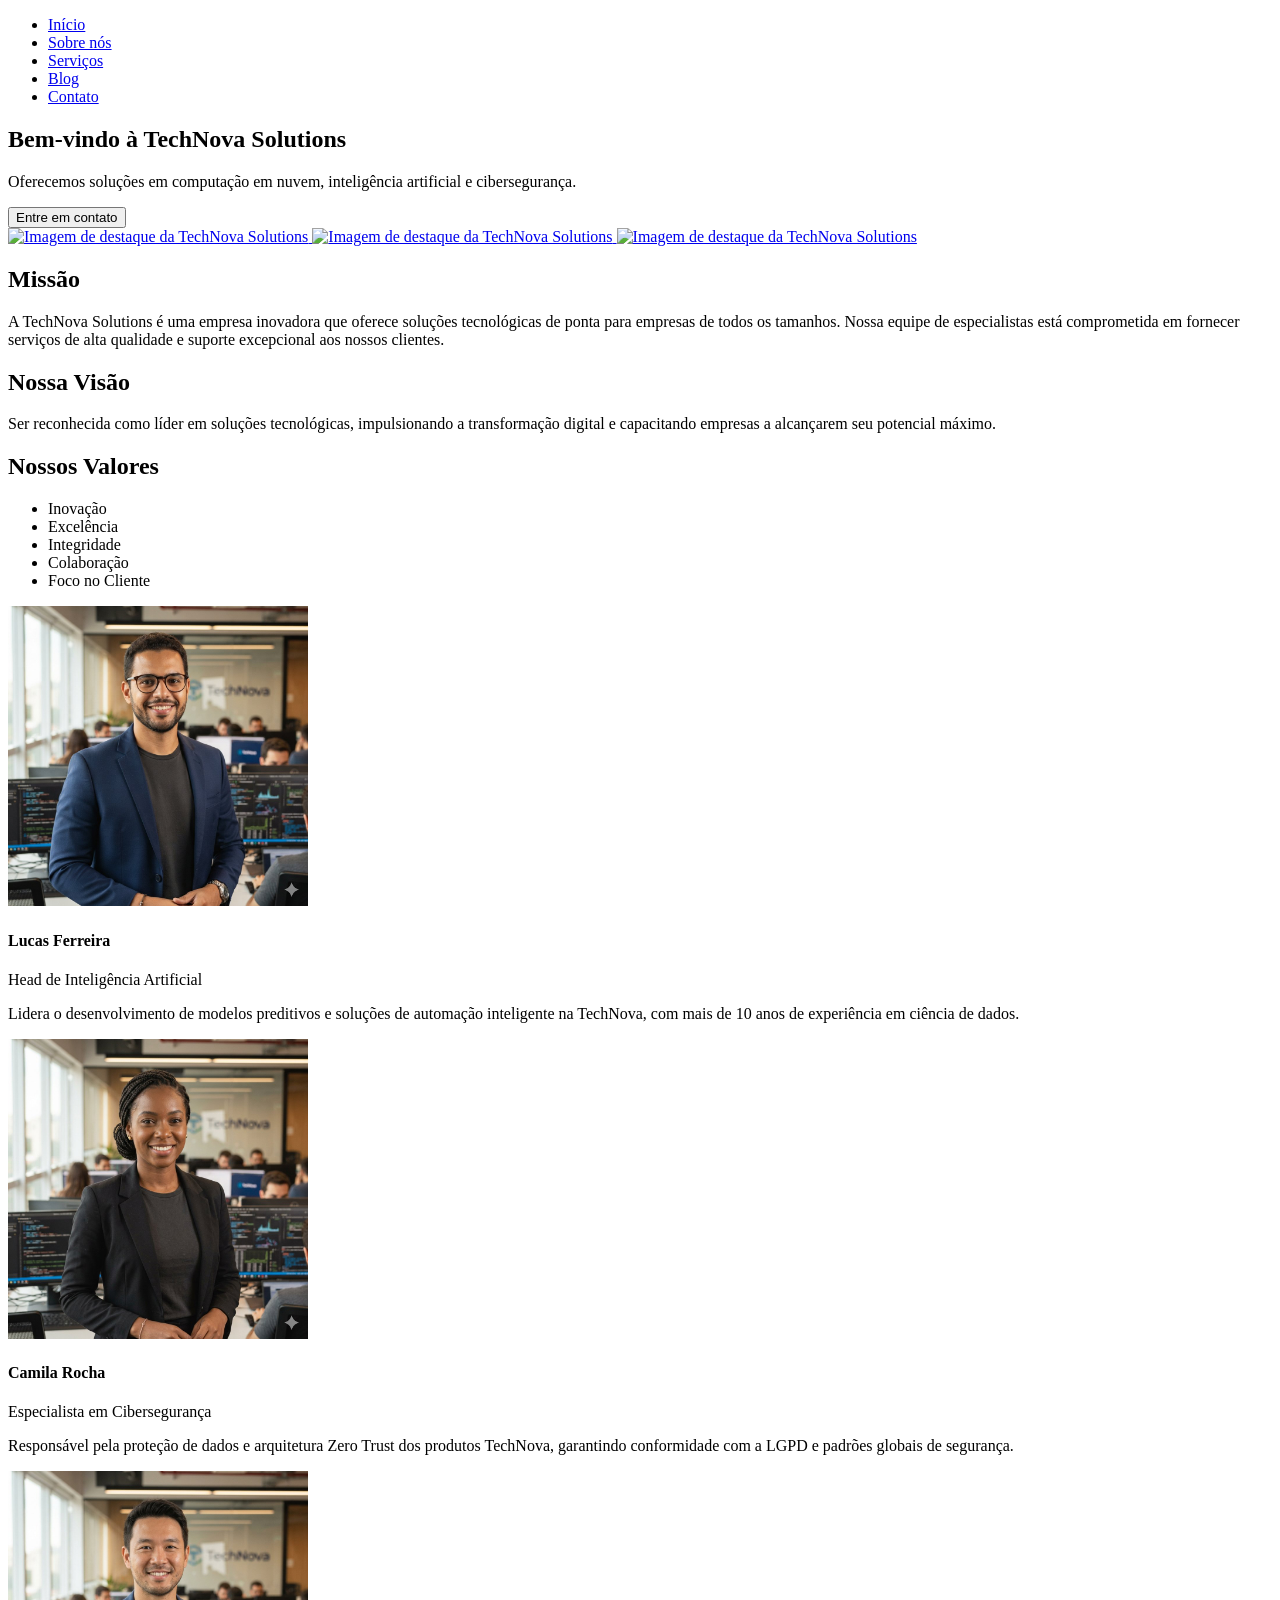
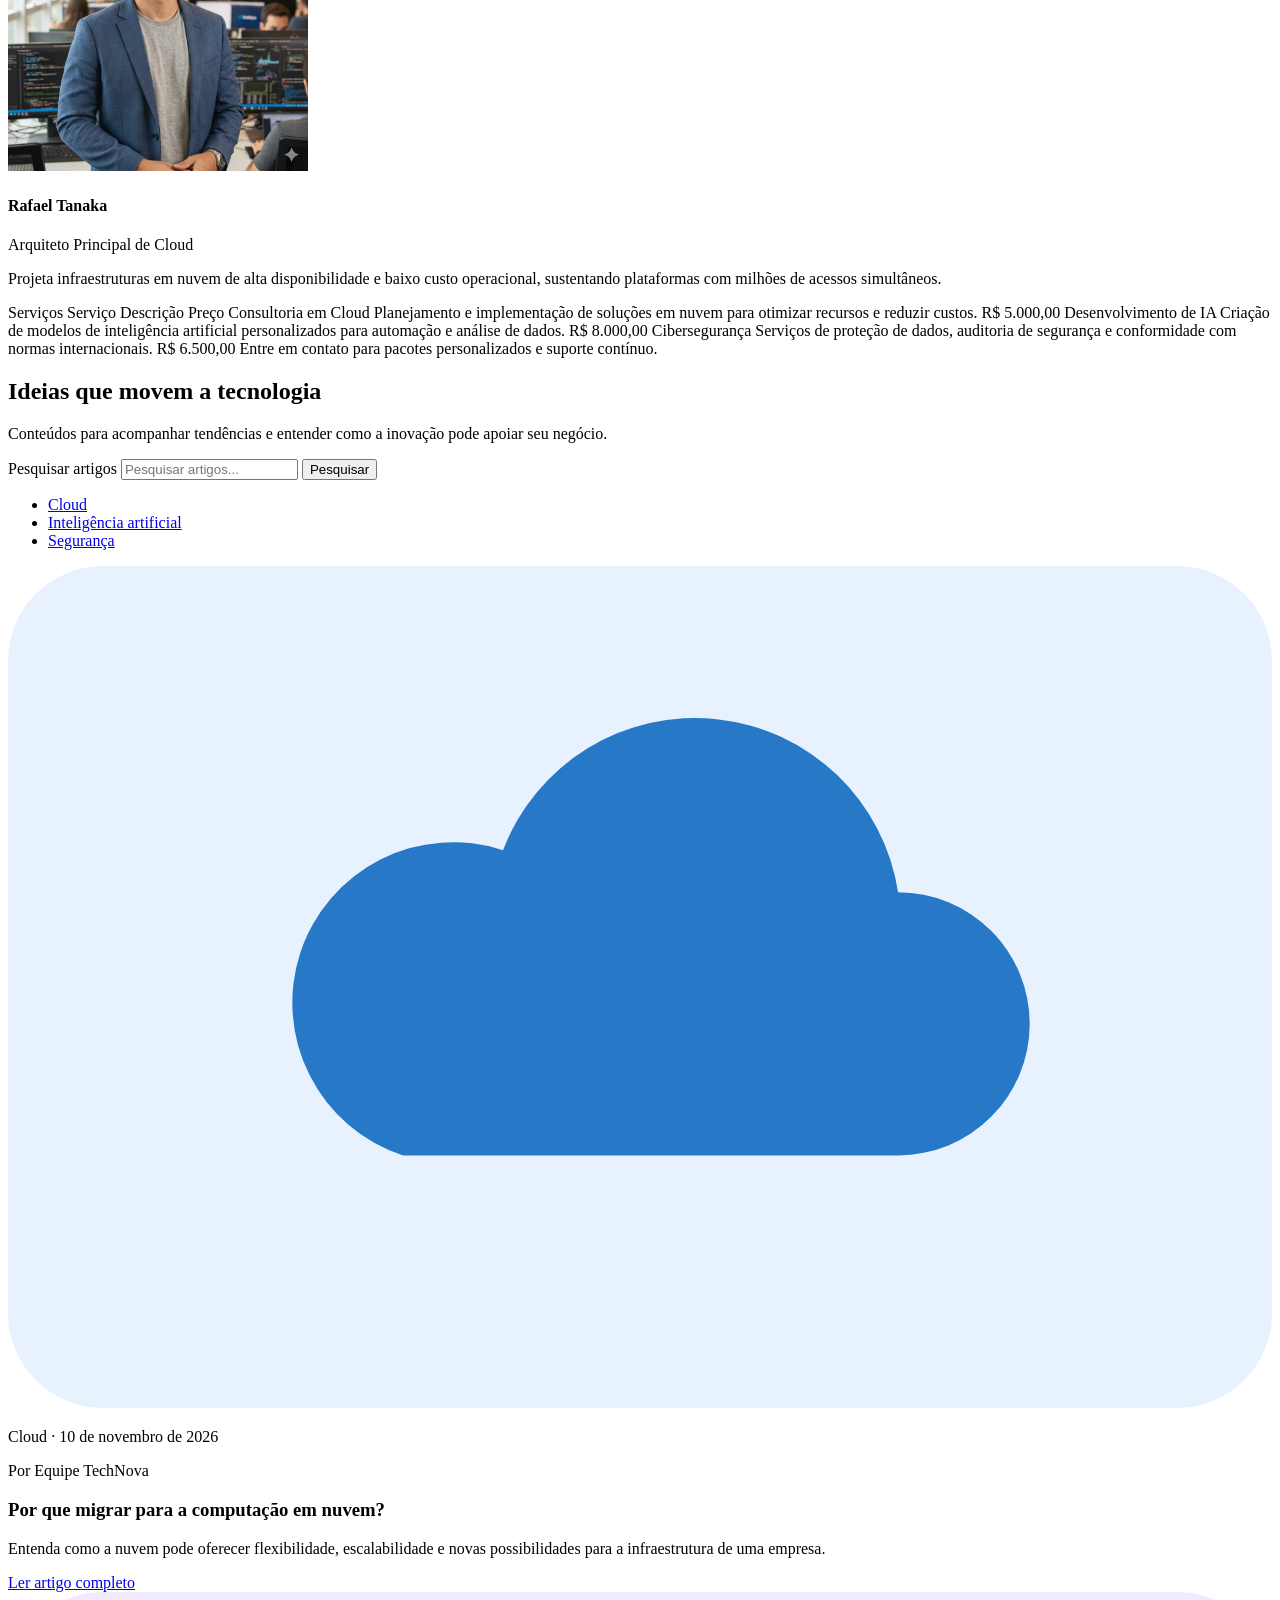
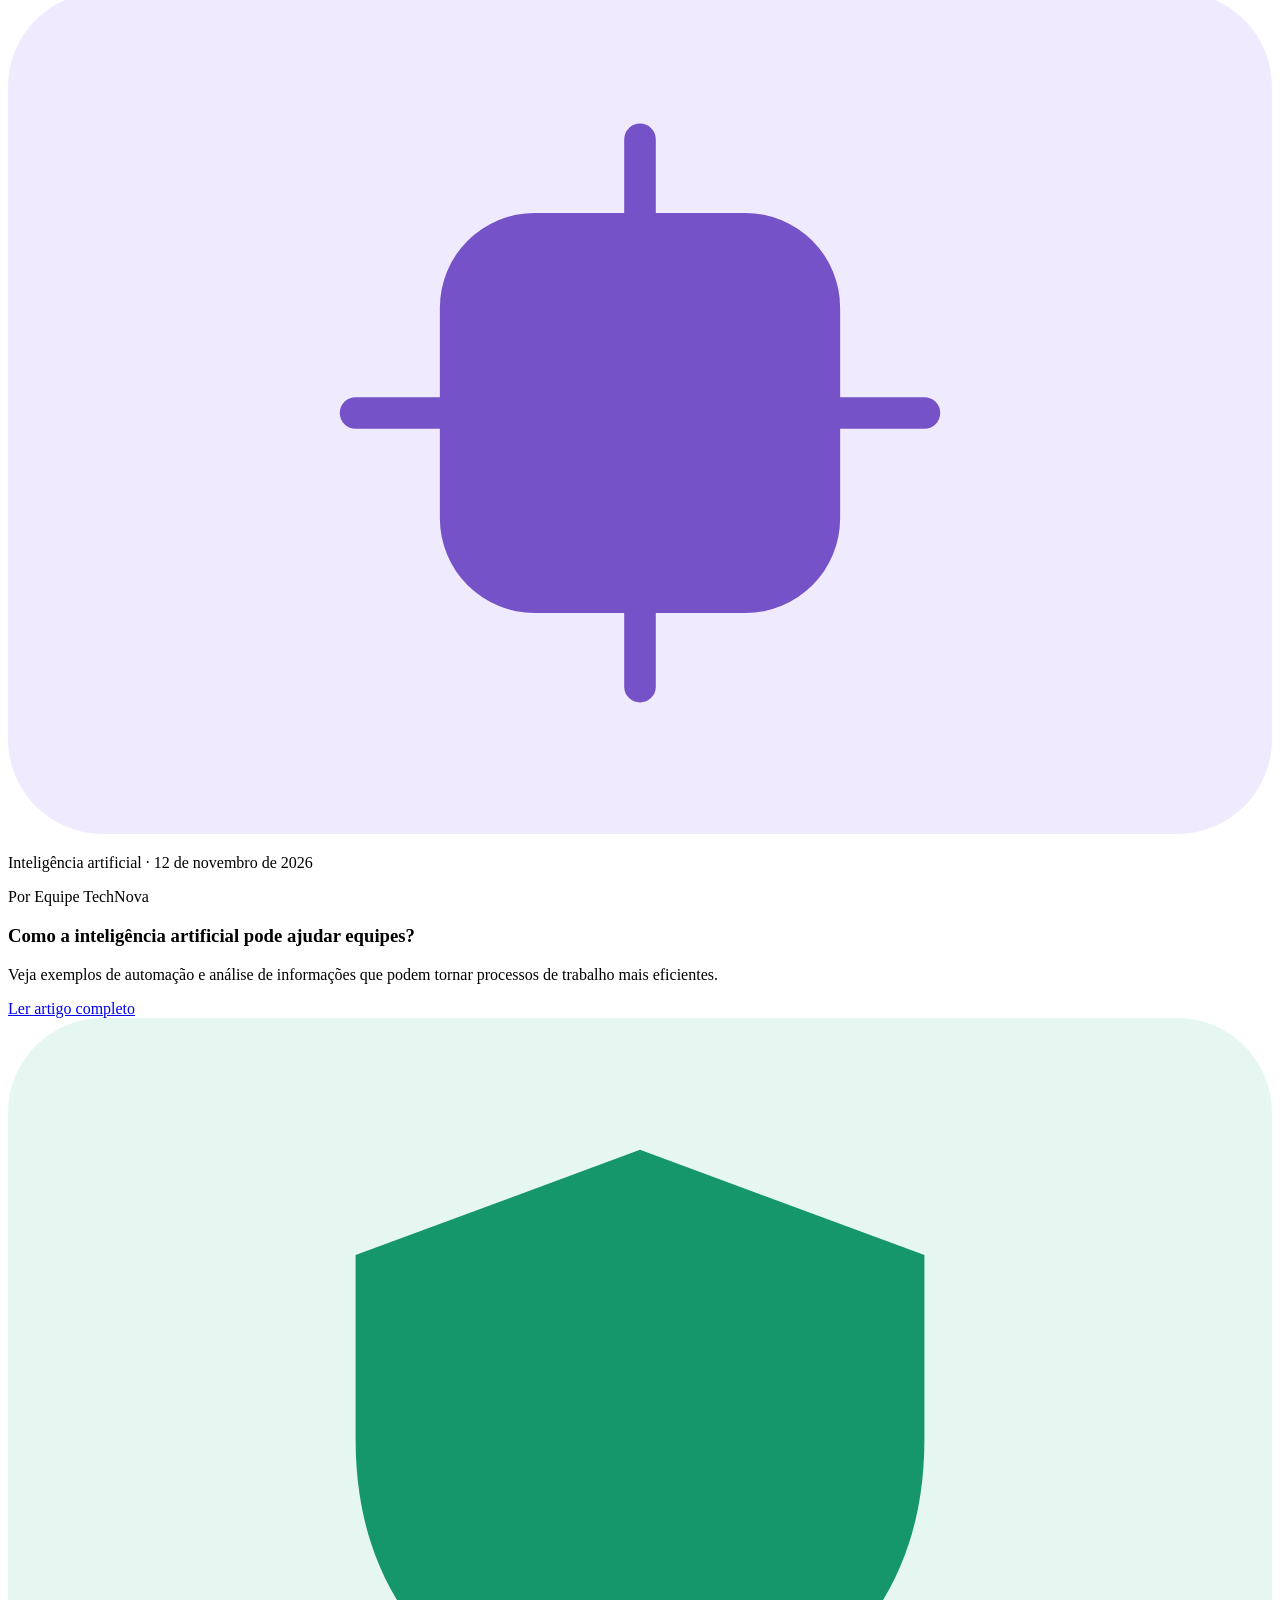
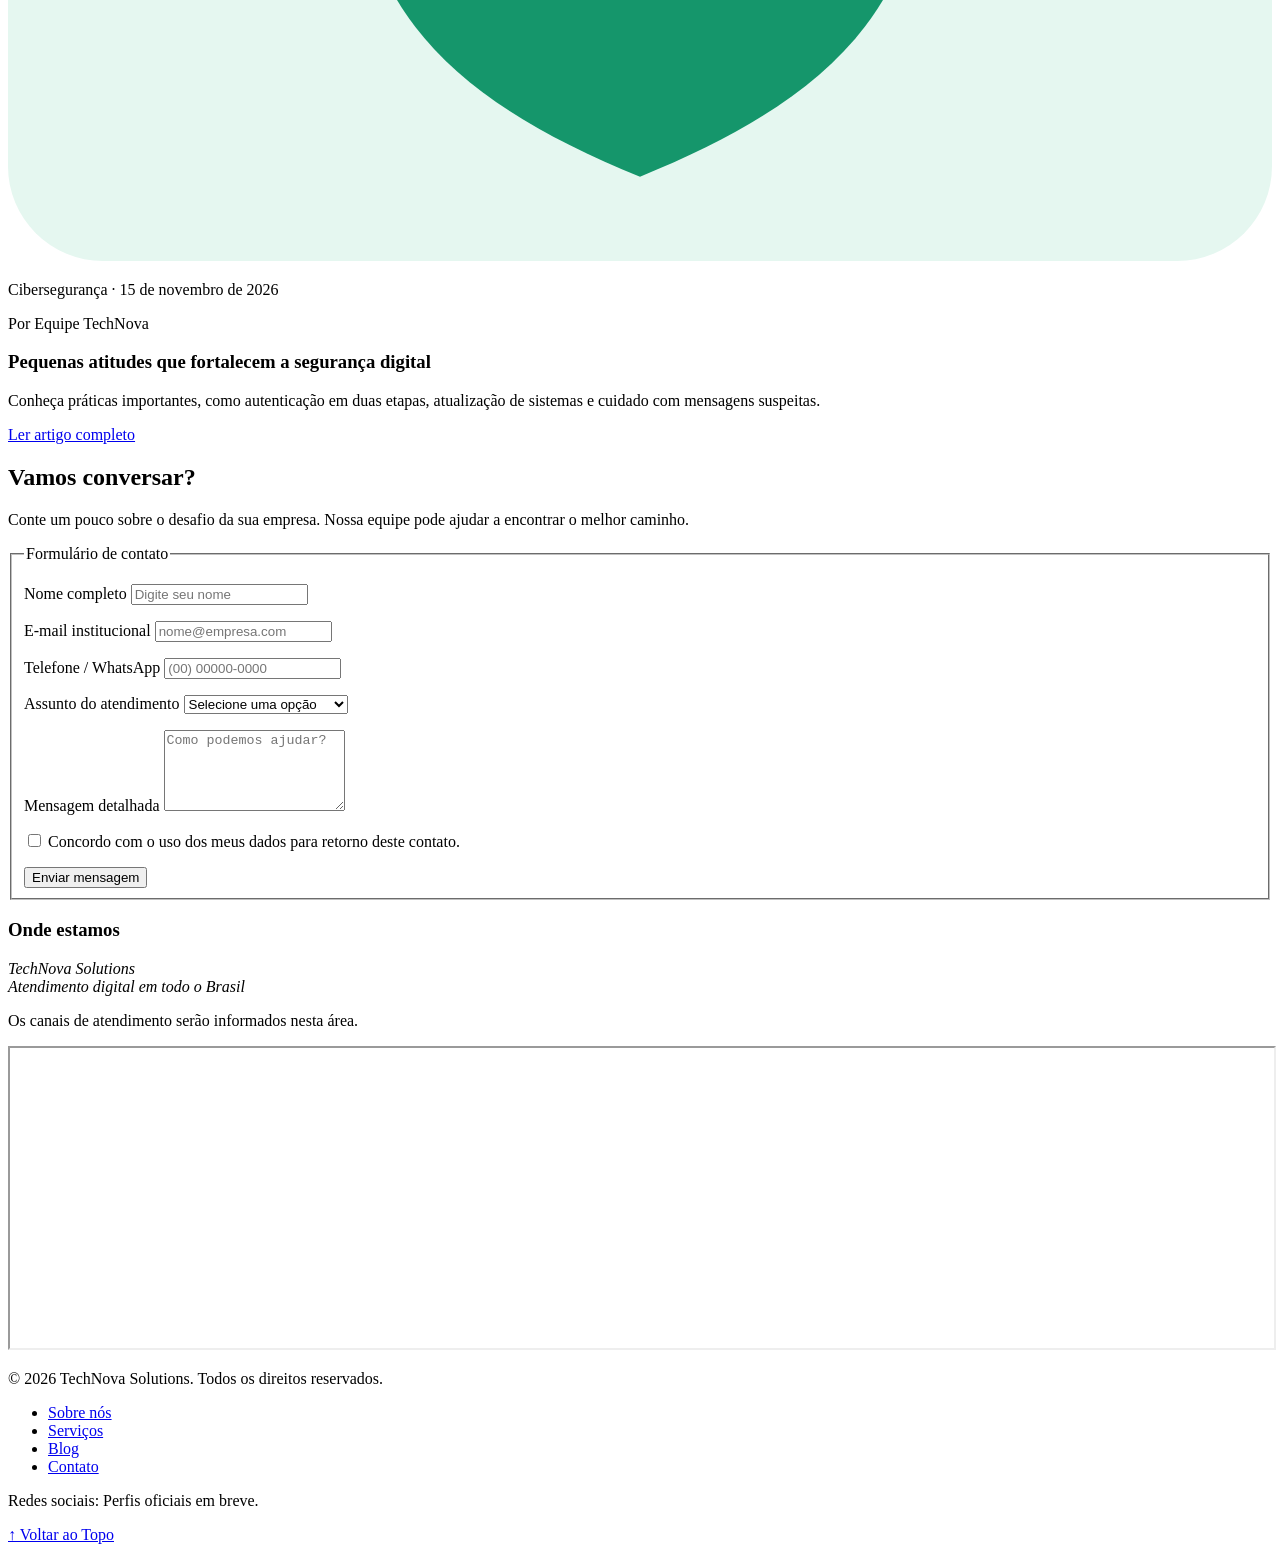
==== index2.html @ e88af2a2 "feat: Estrutura html do projeto techNova" ====
<!DOCTYPE html>
<html lang="en">

<head>
    <meta charset="UTF-8">
    <meta name="viewport" content="width=device-width, initial-scale=1.0">
    <meta name="description" content="Descrição institucional da TechNova Solutions para SEO">
    <title>Document</title>
</head>

<body>

    <!-- Tarefa 1.3 – Marcação do Cabeçalho e Hero Section   -->
    <nav>
        <ul>
            <li><a href="#inicio">Início</a></li>
            <li><a href="#sobre">Sobre nós</a></li>
            <li><a href="#servicos">Serviços</a></li>
            <li><a href="#blog">Blog</a></li>
            <li><a href="#contato">Contato</a></li>
        </ul>
    </nav>

    <section id="inicio">
        <h1>Bem-vindo à TechNova Solutions</h1>
        <p>Oferecemos soluções em computação em nuvem, inteligência artificial e cibersegurança.</p>
        <button>Entre em contato</button>
    </section>

    <section class="hero" aria-label="Imagem de destaque">

        <div class="carrosel">

            <a class="banner" href="#sobre">
                <img src="imagens/hero-image.jpg" alt="Imagem de destaque da TechNova Solutions">
            </a>

            <a class="banner" href="#servicos">
                <img src="imagens/hero-image2.jpg" alt="Imagem de destaque da TechNova Solutions">
            </a>

            <a class="banner" href="#blog">
                <img src="imagens/hero-image3.jpg" alt="Imagem de destaque da TechNova Solutions">
            </a>
        </div>
    </section>

    <section id="sobre">

        <div>
            <h2><strong>Missão</strong></h2>
            <p>A TechNova Solutions é uma empresa inovadora que oferece soluções tecnológicas de ponta para empresas de
                todos os tamanhos. Nossa equipe de especialistas está comprometida em fornecer serviços de alta
                qualidade e suporte excepcional aos nossos clientes.</p>
        </div>

        <div>
            <h2><strong>Nossa Visão</strong></h2>
            <p>Ser reconhecida como líder em soluções tecnológicas, impulsionando a transformação digital e capacitando
                empresas a alcançarem seu potencial máximo.</p>
        </div>

        <div>
            <h2><strong>Nossos Valores</strong></h2>
            <ul>
                <li>Inovação</li>
                <li>Excelência</li>
                <li>Integridade</li>
                <li>Colaboração</li>
                <li>Foco no Cliente</li>
            </ul>
        </div>
    </section>

    <article>
        <img src="img/lucas-ferreira.jpg"
            alt="Retrato de Lucas Ferreira, homem pardo de cabelos curtos e óculos de armação escura, sorrindo em frente a monitores de código na sede da TechNova."
            width="300" height="300">
        <h4>Lucas Ferreira</h4>
        <p>Head de Inteligência Artificial</p>
        <p>
            Lidera o desenvolvimento de modelos preditivos e soluções de automação inteligente na TechNova, com
            mais de 10 anos de experiência em ciência de dados.
        </p>
    </article>

    <article>
        <img src="img/camila-rocha.jpg"
            alt="Retrato de Camila Rocha, mulher negra com cabelo trançado preso, vestindo blazer preto e sorrindo com expressão confiante."
            width="300" height="300">
        <h4>Camila Rocha</h4>
        <p>Especialista em Cibersegurança</p>
        <p>
            Responsável pela proteção de dados e arquitetura Zero Trust dos produtos TechNova, garantindo
            conformidade com a LGPD e padrões globais de segurança.
        </p>
    </article>

    <article>
        <img src="img/rafael-tanaka.jpg"
            alt="Retrato de Rafael Tanaka, homem asiático de barba rala usando camiseta casual cinza sob jaqueta azul, em um ambiente de trabalho iluminado."
            width="300" height="300">
        <h4>Rafael Tanaka</h4>
        <p>Arquiteto Principal de Cloud</p>
        <p>
            Projeta infraestruturas em nuvem de alta disponibilidade e baixo custo operacional, sustentando
            plataformas com milhões de acessos simultâneos.
        </p>
    </article>

    <section id="servicos">
        <caption>Serviços</caption>
        <thead>
            <tr>
                <th>Serviço</th>
                <th>Descrição</th>
                <th>Preço</th>
            </tr>

        <tbody>
            <tr>
                <td>Consultoria em Cloud</td>
                <td>Planejamento e implementação de soluções em nuvem para otimizar recursos e reduzir custos.</td>
                <td>R$ 5.000,00</td>
            </tr>

            <tr>
                <td>Desenvolvimento de IA</td>
                <td>Criação de modelos de inteligência artificial personalizados para automação e análise de dados.</td>
                <td>R$ 8.000,00</td>
            </tr>

            <tr>
                <td>Cibersegurança</td>
                <td>Serviços de proteção de dados, auditoria de segurança e conformidade com normas internacionais.</td>
                <td>R$ 6.500,00</td>
            </tr>
        </tbody>
        </thead>

        <tfoot>
            <tr>
                <td colspan="3">Entre em contato para pacotes personalizados e suporte contínuo.</td>
            </tr>
        </tfoot>
    </section>

    <section id="blog">
        <h2>Ideias que movem a tecnologia</h2>
        <p>Conteúdos para acompanhar tendências e entender como a inovação pode apoiar seu negócio.</p>

        <form action="#" method="get" role="search">
            <label for="pesquisa-artigos">Pesquisar artigos</label>
            <input type="search" id="pesquisa-artigos" name="q" placeholder="Pesquisar artigos...">
            <button type="submit">Pesquisar</button>
        </form>

        <nav aria-label="Categorias do blog">
            <ul>
                <li><a href="#artigo-cloud">Cloud</a></li>
                <li><a href="#artigo-ia">Inteligência artificial</a></li>
                <li><a href="#artigo-seguranca">Segurança</a></li>
            </ul>
        </nav>

        <article id="artigo-cloud">
            <img src="img/cloud.svg" alt="Ilustração de nuvem digital para o artigo sobre computação em nuvem">
            <p><span>Cloud</span> · <time datetime="2026-11-10">10 de novembro de 2026</time></p>
            <p>Por Equipe TechNova</p>
            <h3>Por que migrar para a computação em nuvem?</h3>
            <p>Entenda como a nuvem pode oferecer flexibilidade, escalabilidade e novas possibilidades para a
                infraestrutura de uma empresa.</p>
            <a href="#contato">Ler artigo completo</a>
        </article>

        <article id="artigo-ia">
            <img src="img/ia.svg" alt="Ilustração de circuito para o artigo sobre inteligência artificial">
            <p><span>Inteligência artificial</span> · <time datetime="2026-11-12">12 de novembro de 2026</time></p>
            <p>Por Equipe TechNova</p>
            <h3>Como a inteligência artificial pode ajudar equipes?</h3>
            <p>Veja exemplos de automação e análise de informações que podem tornar processos de trabalho mais
                eficientes.</p>
            <a href="#contato">Ler artigo completo</a>
        </article>

        <article id="artigo-seguranca">
            <img src="img/security.svg" alt="Ilustração de escudo para o artigo sobre cibersegurança">
            <p><span>Cibersegurança</span> · <time datetime="2026-11-15">15 de novembro de 2026</time></p>
            <p>Por Equipe TechNova</p>
            <h3>Pequenas atitudes que fortalecem a segurança digital</h3>
            <p>Conheça práticas importantes, como autenticação em duas etapas, atualização de sistemas e cuidado com
                mensagens suspeitas.</p>
            <a href="#contato">Ler artigo completo</a>
        </article>
    </section>

    <!-- Seção 6 - Contato e localização -->
    <section id="contato">
        <h2>Vamos conversar?</h2>
        <p>Conte um pouco sobre o desafio da sua empresa. Nossa equipe pode ajudar a encontrar o melhor caminho.</p>

        <form action="#" method="post">
            <fieldset>
                <legend>Formulário de contato</legend>

                <p>
                    <label for="nome">Nome completo</label>
                    <input type="text" id="nome" name="nome" required placeholder="Digite seu nome">
                </p>
                <p>
                    <label for="email">E-mail institucional</label>
                    <input type="email" id="email" name="email" required placeholder="nome@empresa.com">
                </p>
                <p>
                    <label for="telefone">Telefone / WhatsApp</label>
                    <input type="tel" id="telefone" name="telefone" required placeholder="(00) 00000-0000">
                </p>
                <p>
                    <label for="assunto">Assunto do atendimento</label>
                    <select id="assunto" name="assunto" required>
                        <option value="">Selecione uma opção</option>
                        <option value="cloud">Computação em nuvem</option>
                        <option value="ia">Inteligência artificial</option>
                        <option value="seguranca">Cibersegurança</option>
                        <option value="outro">Outro assunto</option>
                    </select>
                </p>
                <p>
                    <label for="mensagem">Mensagem detalhada</label>
                    <textarea id="mensagem" name="mensagem" rows="5" required
                        placeholder="Como podemos ajudar?"></textarea>
                </p>
                <p>
                    <input type="checkbox" id="aceite" name="aceite" required>
                    <label for="aceite">Concordo com o uso dos meus dados para retorno deste contato.</label>
                </p>
                <button type="submit">Enviar mensagem</button>
            </fieldset>
        </form>

        <aside>
            <h3>Onde estamos</h3>
            <address>
                TechNova Solutions<br>
                Atendimento digital em todo o Brasil
            </address>
            <p>Os canais de atendimento serão informados nesta área.</p>
            <iframe title="Mapa do Brasil, área de atendimento da TechNova Solutions"
                src="https://www.openstreetmap.org/export/embed.html?bbox=-73.99%2C-33.75%2C-34.79%2C5.27&amp;layer=mapnik"
                width="100%" height="300" loading="lazy">
            </iframe>
        </aside>
    </section>
    </main>

    <footer>
        <p>© 2026 TechNova Solutions. Todos os direitos reservados.</p>
        <nav aria-label="Links do rodapé">
            <ul>
                <li><a href="#sobre">Sobre nós</a></li>
                <li><a href="#servicos">Serviços</a></li>
                <li><a href="#blog">Blog</a></li>
                <li><a href="#contato">Contato</a></li>
            </ul>
        </nav>
        <p>Redes sociais: <span>Perfis oficiais em breve.</span></p>
        <a href="#topo">↑ Voltar ao Topo</a>
    </footer>

</body>

</html>
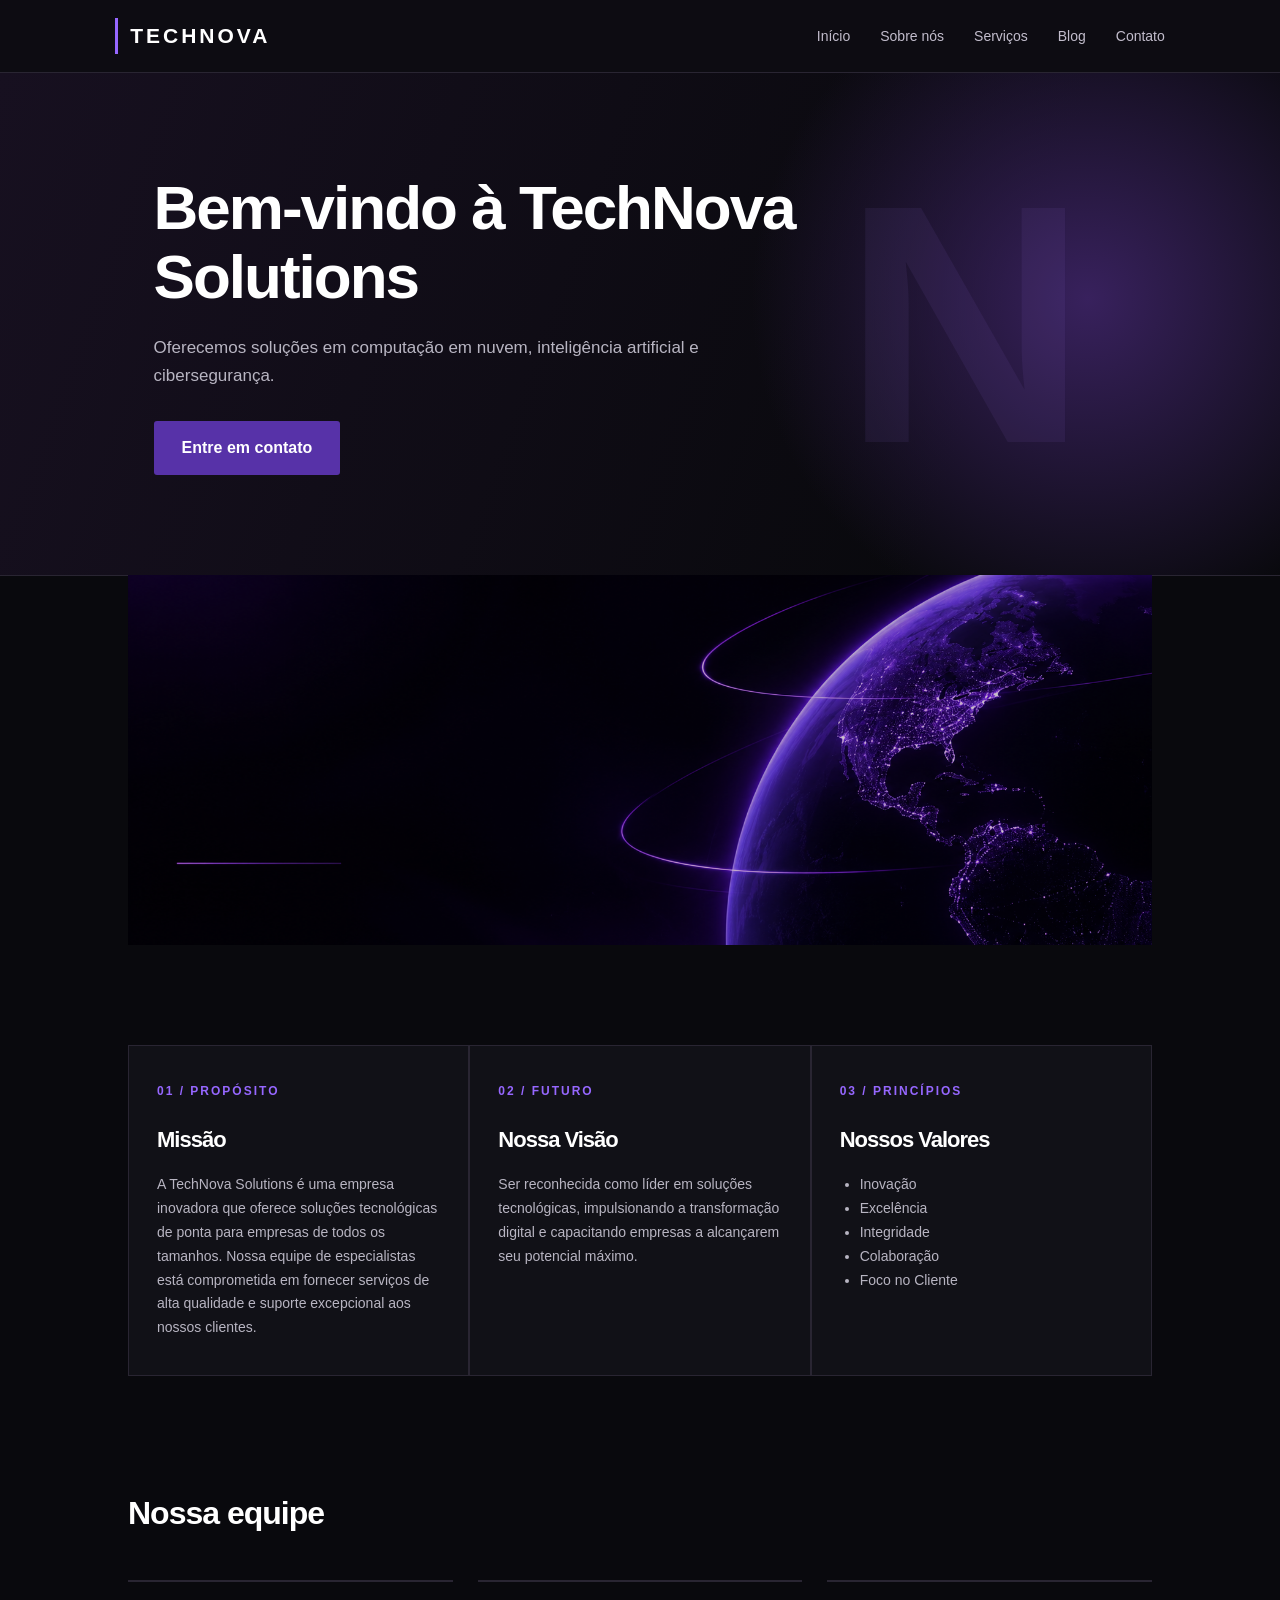
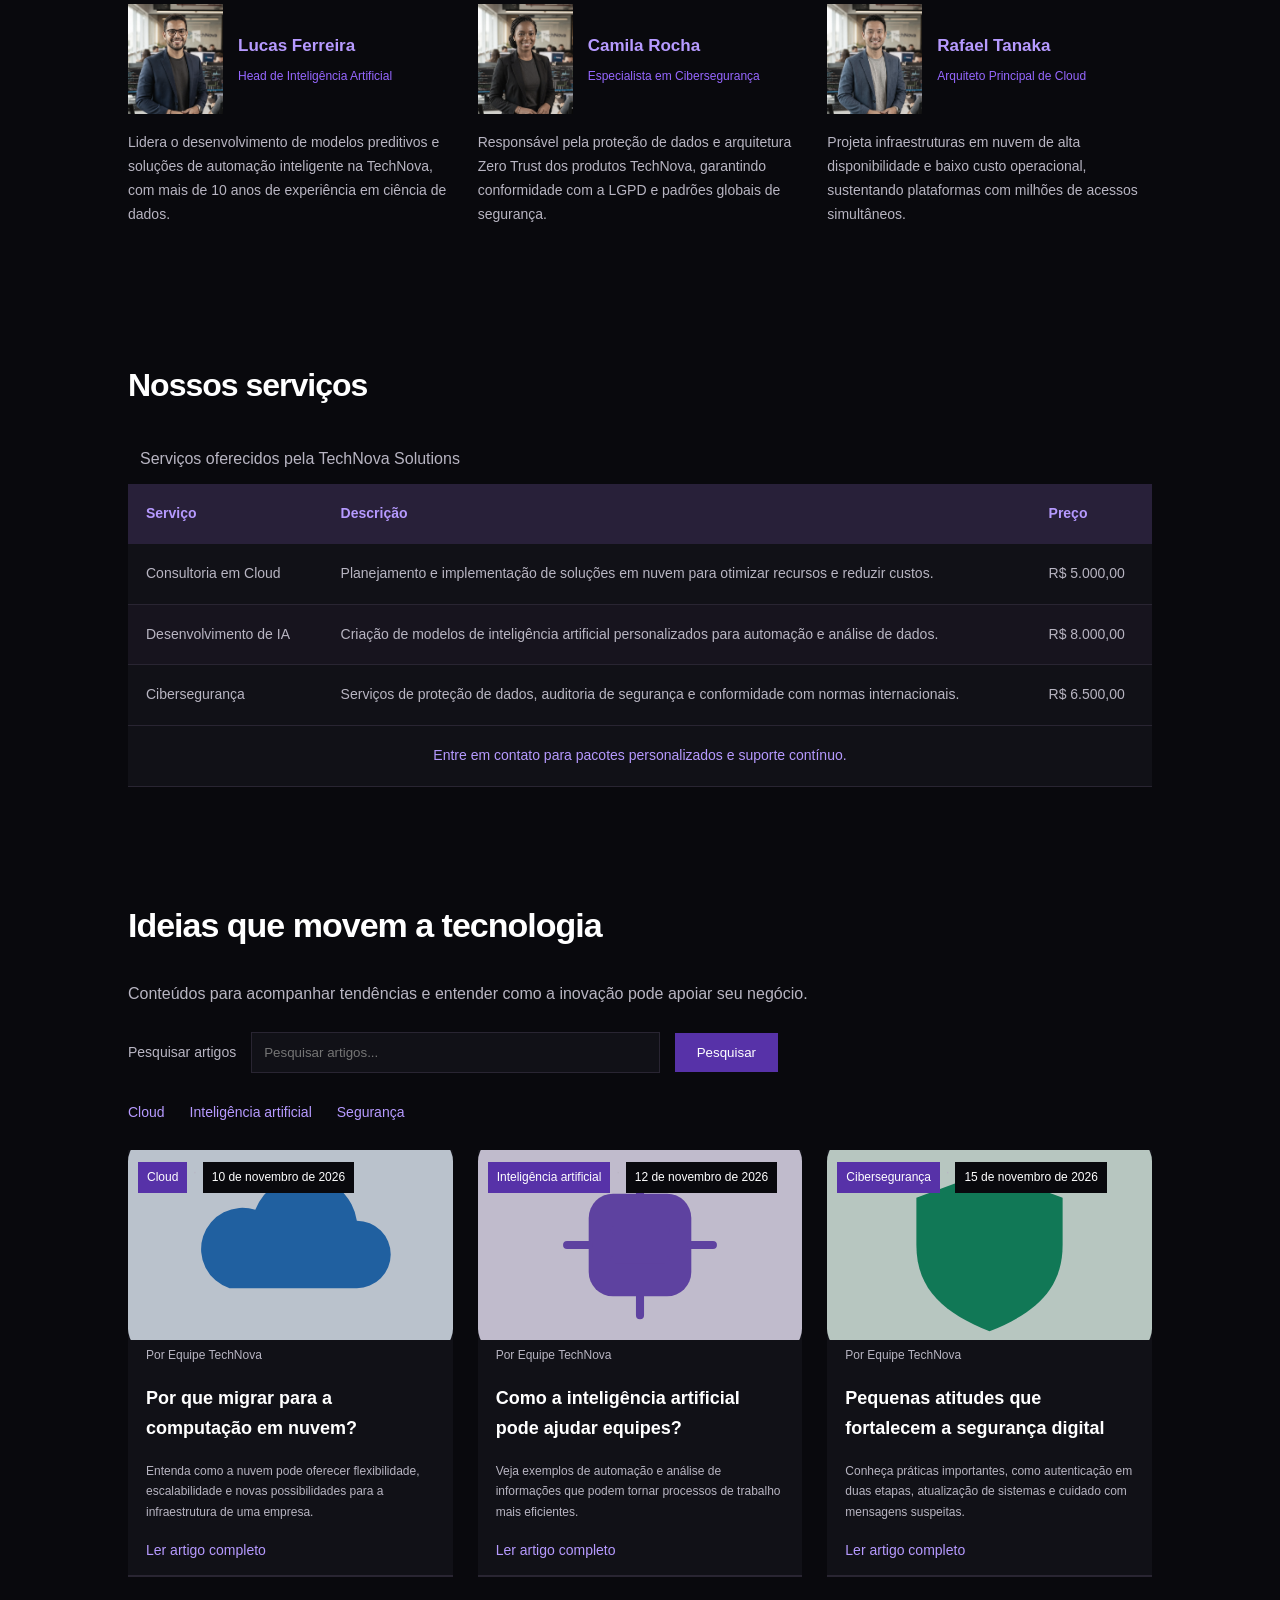
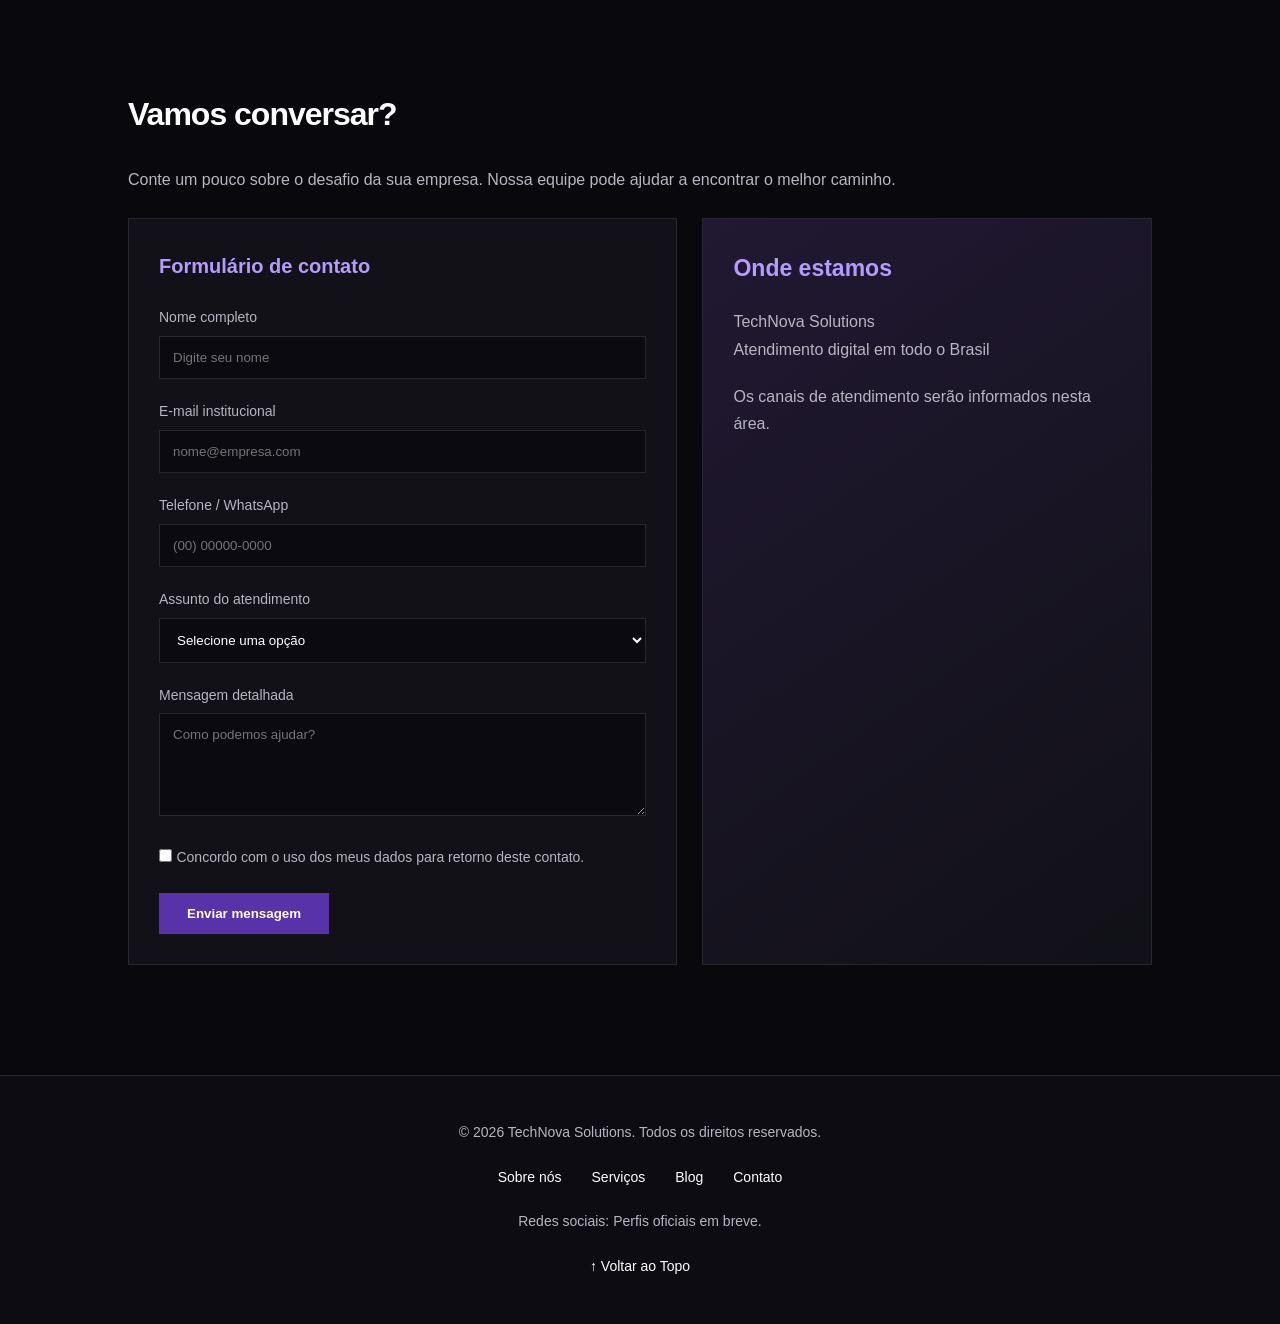
==== commit 3cf63ac0: "feat: Update the images and the HTML and CSS code" ====
--- a/index2.html
+++ b/index2.html
@@ -1,260 +1,299 @@
 <!DOCTYPE html>
-<html lang="en">
+<html lang="pt-BR">
 
 <head>
     <meta charset="UTF-8">
     <meta name="viewport" content="width=device-width, initial-scale=1.0">
-    <meta name="description" content="Descrição institucional da TechNova Solutions para SEO">
-    <title>Document</title>
+    <meta name="description"
+        content="Conheça a TechNova Solutions e nossas soluções em computação em nuvem, inteligência artificial e cibersegurança.">
+    <link rel="stylesheet" href="css/style.css">
+    <title>TechNova Solutions | Soluções Tecnológicas</title>
 </head>
 
 <body>
 
-    <!-- Tarefa 1.3 – Marcação do Cabeçalho e Hero Section   -->
-    <nav>
-        <ul>
-            <li><a href="#inicio">Início</a></li>
-            <li><a href="#sobre">Sobre nós</a></li>
-            <li><a href="#servicos">Serviços</a></li>
-            <li><a href="#blog">Blog</a></li>
-            <li><a href="#contato">Contato</a></li>
-        </ul>
-    </nav>
-
-    <section id="inicio">
-        <h1>Bem-vindo à TechNova Solutions</h1>
-        <p>Oferecemos soluções em computação em nuvem, inteligência artificial e cibersegurança.</p>
-        <button>Entre em contato</button>
-    </section>
-
-    <section class="hero" aria-label="Imagem de destaque">
-
-        <div class="carrosel">
-
-            <a class="banner" href="#sobre">
-                <img src="imagens/hero-image.jpg" alt="Imagem de destaque da TechNova Solutions">
-            </a>
-
-            <a class="banner" href="#servicos">
-                <img src="imagens/hero-image2.jpg" alt="Imagem de destaque da TechNova Solutions">
-            </a>
-
-            <a class="banner" href="#blog">
-                <img src="imagens/hero-image3.jpg" alt="Imagem de destaque da TechNova Solutions">
-            </a>
-        </div>
-    </section>
-
-    <section id="sobre">
-
-        <div>
-            <h2><strong>Missão</strong></h2>
-            <p>A TechNova Solutions é uma empresa inovadora que oferece soluções tecnológicas de ponta para empresas de
-                todos os tamanhos. Nossa equipe de especialistas está comprometida em fornecer serviços de alta
-                qualidade e suporte excepcional aos nossos clientes.</p>
-        </div>
-
-        <div>
-            <h2><strong>Nossa Visão</strong></h2>
-            <p>Ser reconhecida como líder em soluções tecnológicas, impulsionando a transformação digital e capacitando
-                empresas a alcançarem seu potencial máximo.</p>
-        </div>
-
-        <div>
-            <h2><strong>Nossos Valores</strong></h2>
+    <header id="topo" class="cabecalho">
+        <nav aria-label="Navegação principal">
             <ul>
-                <li>Inovação</li>
-                <li>Excelência</li>
-                <li>Integridade</li>
-                <li>Colaboração</li>
-                <li>Foco no Cliente</li>
-            </ul>
-        </div>
-    </section>
-
-    <article>
-        <img src="img/lucas-ferreira.jpg"
-            alt="Retrato de Lucas Ferreira, homem pardo de cabelos curtos e óculos de armação escura, sorrindo em frente a monitores de código na sede da TechNova."
-            width="300" height="300">
-        <h4>Lucas Ferreira</h4>
-        <p>Head de Inteligência Artificial</p>
-        <p>
-            Lidera o desenvolvimento de modelos preditivos e soluções de automação inteligente na TechNova, com
-            mais de 10 anos de experiência em ciência de dados.
-        </p>
-    </article>
-
-    <article>
-        <img src="img/camila-rocha.jpg"
-            alt="Retrato de Camila Rocha, mulher negra com cabelo trançado preso, vestindo blazer preto e sorrindo com expressão confiante."
-            width="300" height="300">
-        <h4>Camila Rocha</h4>
-        <p>Especialista em Cibersegurança</p>
-        <p>
-            Responsável pela proteção de dados e arquitetura Zero Trust dos produtos TechNova, garantindo
-            conformidade com a LGPD e padrões globais de segurança.
-        </p>
-    </article>
-
-    <article>
-        <img src="img/rafael-tanaka.jpg"
-            alt="Retrato de Rafael Tanaka, homem asiático de barba rala usando camiseta casual cinza sob jaqueta azul, em um ambiente de trabalho iluminado."
-            width="300" height="300">
-        <h4>Rafael Tanaka</h4>
-        <p>Arquiteto Principal de Cloud</p>
-        <p>
-            Projeta infraestruturas em nuvem de alta disponibilidade e baixo custo operacional, sustentando
-            plataformas com milhões de acessos simultâneos.
-        </p>
-    </article>
-
-    <section id="servicos">
-        <caption>Serviços</caption>
-        <thead>
-            <tr>
-                <th>Serviço</th>
-                <th>Descrição</th>
-                <th>Preço</th>
-            </tr>
-
-        <tbody>
-            <tr>
-                <td>Consultoria em Cloud</td>
-                <td>Planejamento e implementação de soluções em nuvem para otimizar recursos e reduzir custos.</td>
-                <td>R$ 5.000,00</td>
-            </tr>
-
-            <tr>
-                <td>Desenvolvimento de IA</td>
-                <td>Criação de modelos de inteligência artificial personalizados para automação e análise de dados.</td>
-                <td>R$ 8.000,00</td>
-            </tr>
-
-            <tr>
-                <td>Cibersegurança</td>
-                <td>Serviços de proteção de dados, auditoria de segurança e conformidade com normas internacionais.</td>
-                <td>R$ 6.500,00</td>
-            </tr>
-        </tbody>
-        </thead>
-
-        <tfoot>
-            <tr>
-                <td colspan="3">Entre em contato para pacotes personalizados e suporte contínuo.</td>
-            </tr>
-        </tfoot>
-    </section>
-
-    <section id="blog">
-        <h2>Ideias que movem a tecnologia</h2>
-        <p>Conteúdos para acompanhar tendências e entender como a inovação pode apoiar seu negócio.</p>
-
-        <form action="#" method="get" role="search">
-            <label for="pesquisa-artigos">Pesquisar artigos</label>
-            <input type="search" id="pesquisa-artigos" name="q" placeholder="Pesquisar artigos...">
-            <button type="submit">Pesquisar</button>
-        </form>
-
-        <nav aria-label="Categorias do blog">
-            <ul>
-                <li><a href="#artigo-cloud">Cloud</a></li>
-                <li><a href="#artigo-ia">Inteligência artificial</a></li>
-                <li><a href="#artigo-seguranca">Segurança</a></li>
+                <li><a href="#inicio">Início</a></li>
+                <li><a href="#sobre">Sobre nós</a></li>
+                <li><a href="#servicos">Serviços</a></li>
+                <li><a href="#blog">Blog</a></li>
+                <li><a href="#contato">Contato</a></li>
             </ul>
         </nav>
-
-        <article id="artigo-cloud">
-            <img src="img/cloud.svg" alt="Ilustração de nuvem digital para o artigo sobre computação em nuvem">
-            <p><span>Cloud</span> · <time datetime="2026-11-10">10 de novembro de 2026</time></p>
-            <p>Por Equipe TechNova</p>
-            <h3>Por que migrar para a computação em nuvem?</h3>
-            <p>Entenda como a nuvem pode oferecer flexibilidade, escalabilidade e novas possibilidades para a
-                infraestrutura de uma empresa.</p>
-            <a href="#contato">Ler artigo completo</a>
-        </article>
-
-        <article id="artigo-ia">
-            <img src="img/ia.svg" alt="Ilustração de circuito para o artigo sobre inteligência artificial">
-            <p><span>Inteligência artificial</span> · <time datetime="2026-11-12">12 de novembro de 2026</time></p>
-            <p>Por Equipe TechNova</p>
-            <h3>Como a inteligência artificial pode ajudar equipes?</h3>
-            <p>Veja exemplos de automação e análise de informações que podem tornar processos de trabalho mais
-                eficientes.</p>
-            <a href="#contato">Ler artigo completo</a>
-        </article>
-
-        <article id="artigo-seguranca">
-            <img src="img/security.svg" alt="Ilustração de escudo para o artigo sobre cibersegurança">
-            <p><span>Cibersegurança</span> · <time datetime="2026-11-15">15 de novembro de 2026</time></p>
-            <p>Por Equipe TechNova</p>
-            <h3>Pequenas atitudes que fortalecem a segurança digital</h3>
-            <p>Conheça práticas importantes, como autenticação em duas etapas, atualização de sistemas e cuidado com
-                mensagens suspeitas.</p>
-            <a href="#contato">Ler artigo completo</a>
-        </article>
-    </section>
-
-    <!-- Seção 6 - Contato e localização -->
-    <section id="contato">
-        <h2>Vamos conversar?</h2>
-        <p>Conte um pouco sobre o desafio da sua empresa. Nossa equipe pode ajudar a encontrar o melhor caminho.</p>
-
-        <form action="#" method="post">
-            <fieldset>
-                <legend>Formulário de contato</legend>
-
-                <p>
-                    <label for="nome">Nome completo</label>
-                    <input type="text" id="nome" name="nome" required placeholder="Digite seu nome">
-                </p>
-                <p>
-                    <label for="email">E-mail institucional</label>
-                    <input type="email" id="email" name="email" required placeholder="nome@empresa.com">
-                </p>
-                <p>
-                    <label for="telefone">Telefone / WhatsApp</label>
-                    <input type="tel" id="telefone" name="telefone" required placeholder="(00) 00000-0000">
-                </p>
-                <p>
-                    <label for="assunto">Assunto do atendimento</label>
-                    <select id="assunto" name="assunto" required>
-                        <option value="">Selecione uma opção</option>
-                        <option value="cloud">Computação em nuvem</option>
-                        <option value="ia">Inteligência artificial</option>
-                        <option value="seguranca">Cibersegurança</option>
-                        <option value="outro">Outro assunto</option>
-                    </select>
-                </p>
-                <p>
-                    <label for="mensagem">Mensagem detalhada</label>
-                    <textarea id="mensagem" name="mensagem" rows="5" required
-                        placeholder="Como podemos ajudar?"></textarea>
-                </p>
-                <p>
-                    <input type="checkbox" id="aceite" name="aceite" required>
-                    <label for="aceite">Concordo com o uso dos meus dados para retorno deste contato.</label>
-                </p>
-                <button type="submit">Enviar mensagem</button>
-            </fieldset>
-        </form>
-
-        <aside>
-            <h3>Onde estamos</h3>
-            <address>
-                TechNova Solutions<br>
-                Atendimento digital em todo o Brasil
-            </address>
-            <p>Os canais de atendimento serão informados nesta área.</p>
-            <iframe title="Mapa do Brasil, área de atendimento da TechNova Solutions"
-                src="https://www.openstreetmap.org/export/embed.html?bbox=-73.99%2C-33.75%2C-34.79%2C5.27&amp;layer=mapnik"
-                width="100%" height="300" loading="lazy">
-            </iframe>
-        </aside>
-    </section>
+    </header>
+
+    <main>
+
+        <!-- Tarefa 1.3 – Marcação do Cabeçalho e Hero Section -->
+        <section id="inicio">
+            <h1>Bem-vindo à TechNova Solutions</h1>
+            <p>Oferecemos soluções em computação em nuvem, inteligência artificial e cibersegurança.</p>
+            <a href="#contato">Entre em contato</a>
+        </section>
+
+        <section class="hero" aria-label="Imagem de destaque">
+            <div class="carrosel">
+
+                <a class="banner" href="#sobre">
+                    <img src="imagens/hero-image.jpg" alt="Imagem de destaque da TechNova Solutions">
+                </a>
+
+                <a class="banner" href="#servicos">
+                    <img src="imagens/hero-image2.jpg" alt="Imagem de destaque dos serviços da TechNova Solutions">
+                </a>
+
+                <a class="banner" href="#blog">
+                    <img src="imagens/hero-image3.jpg" alt="Imagem de destaque do blog da TechNova Solutions">
+                </a>
+
+            </div>
+        </section>
+
+        <section id="sobre">
+
+            <div>
+                <h2>Missão</h2>
+                <p>A TechNova Solutions é uma empresa inovadora que oferece soluções tecnológicas de ponta para empresas
+                    de todos os tamanhos. Nossa equipe de especialistas está comprometida em fornecer serviços de alta
+                    qualidade e suporte excepcional aos nossos clientes.</p>
+            </div>
+
+            <div>
+                <h2>Nossa Visão</h2>
+                <p>Ser reconhecida como líder em soluções tecnológicas, impulsionando a transformação digital e
+                    capacitando empresas a alcançarem seu potencial máximo.</p>
+            </div>
+
+            <div>
+                <h2>Nossos Valores</h2>
+                <ul>
+                    <li>Inovação</li>
+                    <li>Excelência</li>
+                    <li>Integridade</li>
+                    <li>Colaboração</li>
+                    <li>Foco no Cliente</li>
+                </ul>
+            </div>
+
+        </section>
+
+        <section id="equipe">
+            <h2>Nossa equipe</h2>
+
+            <article>
+                <img src="img/lucas-ferreira.webp"
+                    alt="Retrato de Lucas Ferreira, de cabelos curtos e óculos de armação escura, sorrindo em frente a monitores de código na sede da TechNova."
+                    width="300" height="300">
+
+                <h3>Lucas Ferreira</h3>
+                <p>Head de Inteligência Artificial</p>
+                <p>Lidera o desenvolvimento de modelos preditivos e soluções de automação inteligente na TechNova, com
+                    mais de 10 anos de experiência em ciência de dados.</p>
+            </article>
+
+            <article>
+                <img src="img/camila-rocha.webp"
+                    alt="Retrato de Camila Rocha, com cabelo trançado preso, vestindo blazer preto e sorrindo com expressão confiante."
+                    width="300" height="300">
+
+                <h3>Camila Rocha</h3>
+                <p>Especialista em Cibersegurança</p>
+                <p>Responsável pela proteção de dados e arquitetura Zero Trust dos produtos TechNova, garantindo
+                    conformidade com a LGPD e padrões globais de segurança.</p>
+            </article>
+
+            <article>
+                <img src="img/rafael-tanaka.webp"
+                    alt="Retrato de Rafael Tanaka, de barba rala, usando camiseta casual cinza sob jaqueta azul, em um ambiente de trabalho iluminado."
+                    width="300" height="300">
+
+                <h3>Rafael Tanaka</h3>
+                <p>Arquiteto Principal de Cloud</p>
+                <p>Projeta infraestruturas em nuvem de alta disponibilidade e baixo custo operacional, sustentando
+                    plataformas com milhões de acessos simultâneos.</p>
+            </article>
+
+        </section>
+
+        <section id="servicos">
+            <h2>Nossos serviços</h2>
+
+            <table>
+                <caption>Serviços oferecidos pela TechNova Solutions</caption>
+
+                <thead>
+                    <tr>
+                        <th scope="col">Serviço</th>
+                        <th scope="col">Descrição</th>
+                        <th scope="col">Preço</th>
+                    </tr>
+                </thead>
+
+                <tbody>
+                    <tr>
+                        <td>Consultoria em Cloud</td>
+                        <td>Planejamento e implementação de soluções em nuvem para otimizar recursos e reduzir custos.
+                        </td>
+                        <td>R$ 5.000,00</td>
+                    </tr>
+
+                    <tr>
+                        <td>Desenvolvimento de IA</td>
+                        <td>Criação de modelos de inteligência artificial personalizados para automação e análise de
+                            dados.</td>
+                        <td>R$ 8.000,00</td>
+                    </tr>
+
+                    <tr>
+                        <td>Cibersegurança</td>
+                        <td>Serviços de proteção de dados, auditoria de segurança e conformidade com normas
+                            internacionais.</td>
+                        <td>R$ 6.500,00</td>
+                    </tr>
+                </tbody>
+
+                <tfoot>
+                    <tr>
+                        <td colspan="3">Entre em contato para pacotes personalizados e suporte contínuo.</td>
+                    </tr>
+                </tfoot>
+
+            </table>
+        </section>
+
+        <section id="blog">
+            <h2>Ideias que movem a tecnologia</h2>
+            <p>Conteúdos para acompanhar tendências e entender como a inovação pode apoiar seu negócio.</p>
+
+            <form action="#" method="get" role="search">
+                <label for="pesquisa-artigos">Pesquisar artigos</label>
+                <input type="search" id="pesquisa-artigos" name="q" placeholder="Pesquisar artigos...">
+                <button type="submit">Pesquisar</button>
+            </form>
+
+            <nav aria-label="Categorias do blog">
+                <ul>
+                    <li><a href="#artigo-cloud">Cloud</a></li>
+                    <li><a href="#artigo-ia">Inteligência artificial</a></li>
+                    <li><a href="#artigo-seguranca">Segurança</a></li>
+                </ul>
+            </nav>
+
+            <article id="artigo-cloud">
+                <img src="img/cloud.svg" alt="Ilustração de nuvem digital para o artigo sobre computação em nuvem">
+
+                <p><span>Cloud</span> · <time datetime="2026-11-10">10 de novembro de 2026</time></p>
+                <p>Por Equipe TechNova</p>
+
+                <h3>Por que migrar para a computação em nuvem?</h3>
+                <p>Entenda como a nuvem pode oferecer flexibilidade, escalabilidade e novas possibilidades para a
+                    infraestrutura de uma empresa.</p>
+
+                <a href="#contato">Ler artigo completo</a>
+            </article>
+
+            <article id="artigo-ia">
+                <img src="img/ia.svg" alt="Ilustração de circuito para o artigo sobre inteligência artificial">
+
+                <p><span>Inteligência artificial</span> · <time datetime="2026-11-12">12 de novembro de 2026</time></p>
+                <p>Por Equipe TechNova</p>
+
+                <h3>Como a inteligência artificial pode ajudar equipes?</h3>
+                <p>Veja exemplos de automação e análise de informações que podem tornar processos de trabalho mais
+                    eficientes.</p>
+
+                <a href="#contato">Ler artigo completo</a>
+            </article>
+
+            <article id="artigo-seguranca">
+                <img src="img/security.svg" alt="Ilustração de escudo para o artigo sobre cibersegurança">
+
+                <p><span>Cibersegurança</span> · <time datetime="2026-11-15">15 de novembro de 2026</time></p>
+                <p>Por Equipe TechNova</p>
+
+                <h3>Pequenas atitudes que fortalecem a segurança digital</h3>
+                <p>Conheça práticas importantes, como autenticação em duas etapas, atualização de sistemas e cuidado com
+                    mensagens suspeitas.</p>
+
+                <a href="#contato">Ler artigo completo</a>
+            </article>
+
+        </section>
+
+        <!-- Seção 6 - Contato e localização -->
+        <section id="contato">
+            <h2>Vamos conversar?</h2>
+            <p>Conte um pouco sobre o desafio da sua empresa. Nossa equipe pode ajudar a encontrar o melhor caminho.</p>
+
+            <form action="#" method="post">
+                <fieldset>
+                    <legend>Formulário de contato</legend>
+
+                    <p>
+                        <label for="nome">Nome completo</label>
+                        <input type="text" id="nome" name="nome" required placeholder="Digite seu nome">
+                    </p>
+
+                    <p>
+                        <label for="email">E-mail institucional</label>
+                        <input type="email" id="email" name="email" required placeholder="nome@empresa.com">
+                    </p>
+
+                    <p>
+                        <label for="telefone">Telefone / WhatsApp</label>
+                        <input type="tel" id="telefone" name="telefone" required placeholder="(00) 00000-0000">
+                    </p>
+
+                    <p>
+                        <label for="assunto">Assunto do atendimento</label>
+                        <select id="assunto" name="assunto" required>
+                            <option value="">Selecione uma opção</option>
+                            <option value="cloud">Computação em nuvem</option>
+                            <option value="ia">Inteligência artificial</option>
+                            <option value="seguranca">Cibersegurança</option>
+                            <option value="outro">Outro assunto</option>
+                        </select>
+                    </p>
+
+                    <p>
+                        <label for="mensagem">Mensagem detalhada</label>
+                        <textarea id="mensagem" name="mensagem" rows="5" required
+                            placeholder="Como podemos ajudar?"></textarea>
+                    </p>
+
+                    <p>
+                        <input type="checkbox" id="aceite" name="aceite" required>
+                        <label for="aceite">Concordo com o uso dos meus dados para retorno deste contato.</label>
+                    </p>
+
+                    <button type="submit">Enviar mensagem</button>
+
+                </fieldset>
+            </form>
+
+            <aside>
+                <h3>Onde estamos</h3>
+
+                <address>
+                    TechNova Solutions<br>
+                    Atendimento digital em todo o Brasil
+                </address>
+
+                <p>Os canais de atendimento serão informados nesta área.</p>
+                <iframe src="https://google.com" width="600" height="450" style="border:0;" allowfullscreen=""
+                    loading="lazy" referrerpolicy="no-referrer-when-downgrade" title="Mapa do Brasil">
+                </iframe>
+            </aside>
+
+        </section>
+
     </main>
 
     <footer>
         <p>© 2026 TechNova Solutions. Todos os direitos reservados.</p>
+
         <nav aria-label="Links do rodapé">
             <ul>
                 <li><a href="#sobre">Sobre nós</a></li>
@@ -263,7 +302,9 @@
                 <li><a href="#contato">Contato</a></li>
             </ul>
         </nav>
+
         <p>Redes sociais: <span>Perfis oficiais em breve.</span></p>
+
         <a href="#topo">↑ Voltar ao Topo</a>
     </footer>
 
--- a/css/style.css
+++ b/css/style.css
@@ -0,0 +1,724 @@
+* {
+  margin: 0;
+  padding: 0;
+  box-sizing: border-box;
+}
+
+html {
+  scroll-behavior: smooth;
+}
+
+:root {
+  --roxo: #9667ff;
+  --roxo-claro: #b69aff;
+  --roxo-escuro: #5732a8;
+  --fundo: #09090d;
+  --bloco: #111117;
+  --bloco-claro: #17151f;
+  --borda: #292532;
+  --texto: #b8b5c2;
+  --branco: #ffffff;
+}
+
+body {
+  background-color: var(--fundo);
+  color: var(--branco);
+  font-family: Arial, sans-serif;
+  line-height: 1.7;
+}
+
+a {
+  color: inherit;
+  text-decoration: none;
+  transition: 0.3s;
+}
+
+h2 {
+  font-size: 32px;
+  letter-spacing: -1px;
+}
+
+/* MENU */
+
+.cabecalho {
+  background-color: #0d0c12;
+  border-bottom: 1px solid var(--borda);
+  padding: 18px 9%;
+  position: sticky;
+  top: 0;
+  z-index: 1000;
+  display: flex;
+  justify-content: space-between;
+  align-items: center;
+}
+
+.cabecalho::before {
+  content: "TECHNOVA";
+  font-size: 21px;
+  font-weight: bold;
+  letter-spacing: 3px;
+  border-left: 3px solid var(--roxo);
+  padding-left: 12px;
+}
+
+.cabecalho ul {
+  display: flex;
+  align-items: center;
+  gap: 30px;
+  list-style: none;
+}
+
+.cabecalho a {
+  color: #c2bdcc;
+  font-size: 14px;
+}
+
+.cabecalho a:hover {
+  color: var(--roxo-claro);
+}
+
+/* INÍCIO */
+
+#inicio {
+  min-height: 490px;
+  padding: 100px 12%;
+  display: flex;
+  flex-direction: column;
+  justify-content: center;
+  align-items: flex-start;
+  position: relative;
+  overflow: hidden;
+  background:
+    radial-gradient(circle at 85% 45%, #38215d 0%, transparent 30%),
+    linear-gradient(110deg, #171020, #09090d 75%);
+  border-bottom: 1px solid var(--borda);
+}
+
+#inicio::after {
+  content: "N";
+  position: absolute;
+  right: 15%;
+  top: 50%;
+  transform: translateY(-50%);
+  font-size: 340px;
+  font-weight: bold;
+  color: rgba(166, 122, 255, 0.07);
+  pointer-events: none;
+}
+
+#inicio h1 {
+  max-width: 700px;
+  font-size: clamp(38px, 5vw, 62px);
+  line-height: 1.12;
+  letter-spacing: -2px;
+  position: relative;
+  z-index: 1;
+}
+
+#inicio p {
+  color: var(--texto);
+  font-size: 17px;
+  max-width: 560px;
+  margin: 22px 0 30px;
+  position: relative;
+  z-index: 1;
+}
+
+#inicio a {
+  background-color: var(--roxo-escuro);
+  padding: 13px 28px;
+  border-radius: 3px;
+  font-weight: bold;
+  position: relative;
+  z-index: 1;
+}
+
+#inicio a:hover {
+  background-color: var(--roxo);
+  transform: translateY(-3px);
+}
+
+/* GALERIA */
+
+.hero {
+  width: 80%;
+  max-width: 1200px;
+  margin: -1px auto 100px;
+}
+
+.carrosel {
+  display: flex;
+  gap: 15px;
+  overflow-x: auto;
+  scroll-snap-type: x mandatory;
+  scrollbar-color: var(--roxo-escuro) var(--bloco);
+  scrollbar-width: thin;
+}
+
+.banner {
+  flex: 0 0 100%;
+  scroll-snap-align: start;
+}
+
+.banner img {
+  display: block;
+  width: 100%;
+  height: 370px;
+  object-fit: cover;
+  filter: brightness(0.8);
+  transition: 0.4s;
+}
+
+.banner img:hover {
+  filter: brightness(1);
+}
+
+/* SOBRE */
+
+#sobre {
+  width: 80%;
+  max-width: 1200px;
+  margin: 100px auto;
+  display: grid;
+  grid-template-columns: repeat(3, 1fr);
+  gap: 2px;
+  background-color: var(--borda);
+  border: 1px solid var(--borda);
+}
+
+#sobre div {
+  background-color: var(--bloco);
+  padding: 35px 28px;
+  min-height: 240px;
+}
+
+#sobre div::before {
+  display: block;
+  color: var(--roxo);
+  font-size: 12px;
+  font-weight: bold;
+  letter-spacing: 2px;
+  margin-bottom: 20px;
+}
+
+#sobre div:nth-child(1)::before {
+  content: "01 / PROPÓSITO";
+}
+
+#sobre div:nth-child(2)::before {
+  content: "02 / FUTURO";
+}
+
+#sobre div:nth-child(3)::before {
+  content: "03 / PRINCÍPIOS";
+}
+
+#sobre h2 {
+  font-size: 22px;
+  margin-bottom: 15px;
+}
+
+#sobre p,
+#sobre li {
+  color: var(--texto);
+  font-size: 14px;
+}
+
+#sobre ul {
+  padding-left: 20px;
+}
+
+/* EQUIPE */
+
+#equipe {
+  width: 80%;
+  max-width: 1200px;
+  margin: 110px auto;
+  display: grid;
+  grid-template-columns: repeat(3, 1fr);
+  gap: 25px;
+}
+
+#equipe h2 {
+  grid-column: 1 / -1;
+  margin-bottom: 15px;
+}
+
+#equipe article {
+  background-color: transparent;
+  border-top: 2px solid var(--borda);
+  padding: 22px 0;
+  display: grid;
+  grid-template-columns: 95px 1fr;
+  grid-template-rows: auto auto auto;
+  gap: 5px 15px;
+  transition: 0.3s;
+}
+
+#equipe article:hover {
+  border-color: var(--roxo);
+}
+
+#equipe img {
+  grid-column: 1;
+  grid-row: 1 / 3;
+  width: 95px;
+  height: 110px;
+  object-fit: cover;
+  filter: grayscale(40%);
+}
+
+#equipe article:hover img {
+  filter: grayscale(0%);
+}
+
+#equipe h3 {
+  color: var(--roxo-claro);
+  font-size: 17px;
+  align-self: end;
+}
+
+#equipe article p:first-of-type {
+  color: var(--roxo);
+  font-size: 12px;
+  align-self: start;
+}
+
+#equipe article p:last-of-type {
+  grid-column: 1 / -1;
+  color: var(--texto);
+  font-size: 14px;
+  margin-top: 12px;
+}
+
+/* SERVIÇOS */
+
+#servicos {
+  width: 80%;
+  max-width: 1200px;
+  margin: 110px auto;
+  overflow-x: auto;
+}
+
+#servicos h2 {
+  margin-bottom: 20px;
+}
+
+#servicos table {
+  width: 100%;
+  border-collapse: collapse;
+  background-color: var(--bloco);
+}
+
+#servicos caption {
+  text-align: left;
+  color: var(--texto);
+  padding: 12px;
+}
+
+#servicos th {
+  background-color: #282039;
+  color: var(--roxo-claro);
+  text-align: left;
+  padding: 18px;
+  font-size: 14px;
+}
+
+#servicos td {
+  padding: 18px;
+  color: var(--texto);
+  border-bottom: 1px solid var(--borda);
+  font-size: 14px;
+}
+
+#servicos tbody tr:nth-child(even) {
+  background-color: #17141e;
+}
+
+#servicos tbody tr:hover {
+  background-color: #251c34;
+}
+
+#servicos tfoot td {
+  color: var(--roxo-claro);
+  text-align: center;
+}
+
+/* BLOG */
+
+#blog {
+  width: 80%;
+  max-width: 1200px;
+  margin: 110px auto;
+  display: grid;
+  grid-template-columns: repeat(3, 1fr);
+  gap: 25px;
+}
+
+#blog > h2,
+#blog > p,
+#blog > form,
+#blog > nav {
+  grid-column: 1 / -1;
+}
+
+#blog h2 {
+  font-size: 34px;
+}
+
+#blog > p {
+  color: var(--texto);
+}
+
+#blog form {
+  display: flex;
+  align-items: center;
+  gap: 15px;
+  max-width: 650px;
+}
+
+#blog form label {
+  color: var(--texto);
+  font-size: 14px;
+}
+
+#blog form input {
+  flex: 1;
+  min-width: 100px;
+  padding: 12px;
+  background-color: var(--bloco);
+  color: white;
+  border: 1px solid var(--borda);
+}
+
+#blog form button {
+  padding: 12px 22px;
+  background-color: var(--roxo-escuro);
+  border: none;
+  color: white;
+  cursor: pointer;
+}
+
+#blog nav ul {
+  display: flex;
+  gap: 25px;
+  list-style: none;
+}
+
+#blog nav a {
+  color: var(--roxo-claro);
+  font-size: 14px;
+}
+
+#blog article {
+  background-color: var(--bloco);
+  position: relative;
+  border-bottom: 2px solid var(--borda);
+  transition: 0.3s;
+}
+
+#blog article:hover {
+  border-color: var(--roxo);
+  transform: translateY(-5px);
+}
+
+#blog article img {
+  width: 100%;
+  height: 190px;
+  object-fit: cover;
+  display: block;
+  filter: brightness(0.8);
+}
+
+#blog article:hover img {
+  filter: brightness(1);
+}
+
+#blog article > p {
+  padding: 5px 18px;
+  color: var(--texto);
+  font-size: 12px;
+}
+
+#blog article > p:first-of-type {
+  position: absolute;
+  top: 12px;
+  left: 10px;
+  display: flex;
+  gap: 6px;
+  flex-wrap: wrap;
+  padding: 0;
+}
+
+#blog article span {
+  background-color: var(--roxo-escuro);
+  color: white;
+  padding: 5px 9px;
+}
+
+#blog article time {
+  background-color: #09090d;
+  color: white;
+  padding: 5px 9px;
+}
+
+#blog article h3 {
+  padding: 12px 18px;
+  color: var(--branco);
+  font-size: 18px;
+}
+
+#blog article a {
+  display: inline-block;
+  color: var(--roxo-claro);
+  margin: 12px 18px;
+  font-size: 14px;
+}
+
+#blog article a:hover {
+  color: white;
+}
+
+/* CONTATO */
+
+#contato {
+  width: 80%;
+  max-width: 1200px;
+  margin: 110px auto;
+  display: grid;
+  grid-template-columns: 1.1fr 0.9fr;
+  gap: 25px;
+}
+
+#contato > h2,
+#contato > p {
+  grid-column: 1 / -1;
+}
+
+#contato > p {
+  color: var(--texto);
+}
+
+#contato form {
+  background-color: var(--bloco);
+  padding: 30px;
+  border: 1px solid var(--borda);
+}
+
+#contato aside {
+  background: linear-gradient(145deg, #211832, #111117);
+  padding: 30px;
+  border: 1px solid var(--borda);
+}
+
+#contato fieldset {
+  border: none;
+}
+
+#contato legend {
+  color: var(--roxo-claro);
+  font-size: 20px;
+  font-weight: bold;
+  margin-bottom: 20px;
+}
+
+#contato form p {
+  margin-bottom: 18px;
+}
+
+#contato label {
+  display: inline-block;
+  color: var(--texto);
+  margin-bottom: 6px;
+  font-size: 14px;
+}
+
+#contato input:not([type="checkbox"]),
+#contato select,
+#contato textarea {
+  width: 100%;
+  padding: 13px;
+  background-color: #0b0a10;
+  color: white;
+  border: 1px solid var(--borda);
+  font-family: Arial, sans-serif;
+}
+
+#contato input:focus,
+#contato select:focus,
+#contato textarea:focus,
+#blog form input:focus {
+  outline: none;
+  border-color: var(--roxo);
+}
+
+#contato textarea {
+  resize: vertical;
+}
+
+#contato input[type="checkbox"] {
+  accent-color: var(--roxo);
+}
+
+#contato button {
+  background-color: var(--roxo-escuro);
+  color: white;
+  border: none;
+  padding: 13px 28px;
+  cursor: pointer;
+  font-weight: bold;
+  transition: 0.3s;
+}
+
+#contato button:hover,
+#blog form button:hover {
+  background-color: var(--roxo);
+}
+
+#contato aside h3 {
+  color: var(--roxo-claro);
+  font-size: 23px;
+  margin-bottom: 20px;
+}
+
+#contato address,
+#contato aside p {
+  color: var(--texto);
+  margin-bottom: 20px;
+  font-style: normal;
+}
+
+#contato iframe {
+  width: 100%;
+  height: 280px;
+  border: none;
+}
+
+/* RODAPÉ */
+
+footer {
+  background-color: #0d0c12;
+  border-top: 1px solid var(--borda);
+  padding: 45px 10%;
+  text-align: center;
+}
+
+footer p {
+  color: var(--texto);
+  font-size: 14px;
+  margin-bottom: 18px;
+}
+
+footer ul {
+  display: flex;
+  justify-content: center;
+  gap: 30px;
+  list-style: none;
+  margin-bottom: 20px;
+}
+
+footer a {
+  font-size: 14px;
+}
+
+footer a:hover {
+  color: var(--roxo-claro);
+}
+
+/* TABLETS */
+
+@media (max-width: 900px) {
+  #sobre {
+    grid-template-columns: 1fr;
+  }
+
+  #equipe {
+    grid-template-columns: repeat(2, 1fr);
+  }
+
+  #blog {
+    grid-template-columns: repeat(2, 1fr);
+  }
+
+  #contato {
+    grid-template-columns: 1fr;
+  }
+}
+
+/* CELULARES */
+
+@media (max-width: 600px) {
+  .cabecalho {
+    flex-wrap: wrap;
+    justify-content: center;
+    gap: 15px;
+    padding: 15px;
+  }
+
+  .cabecalho ul {
+    justify-content: center;
+    gap: 15px;
+    flex-wrap: wrap;
+  }
+
+  .cabecalho a {
+    font-size: 12px;
+  }
+
+  #inicio {
+    min-height: 400px;
+    padding: 75px 8%;
+  }
+
+  #inicio h1 {
+    font-size: 38px;
+  }
+
+  #inicio::after {
+    right: -20%;
+    font-size: 250px;
+  }
+
+  .hero,
+  #sobre,
+  #equipe,
+  #servicos,
+  #blog,
+  #contato {
+    width: 90%;
+  }
+
+  .banner img {
+    height: 230px;
+  }
+
+  #equipe,
+  #blog {
+    grid-template-columns: 1fr;
+  }
+
+  #equipe h2,
+  #blog > h2,
+  #blog > p,
+  #blog > form,
+  #blog > nav {
+    grid-column: 1;
+  }
+
+  #blog form {
+    flex-wrap: wrap;
+  }
+
+  #blog nav ul {
+    flex-wrap: wrap;
+  }
+
+  #servicos table {
+    min-width: 550px;
+  }
+
+  footer ul {
+    flex-wrap: wrap;
+    gap: 15px;
+  }
+}
